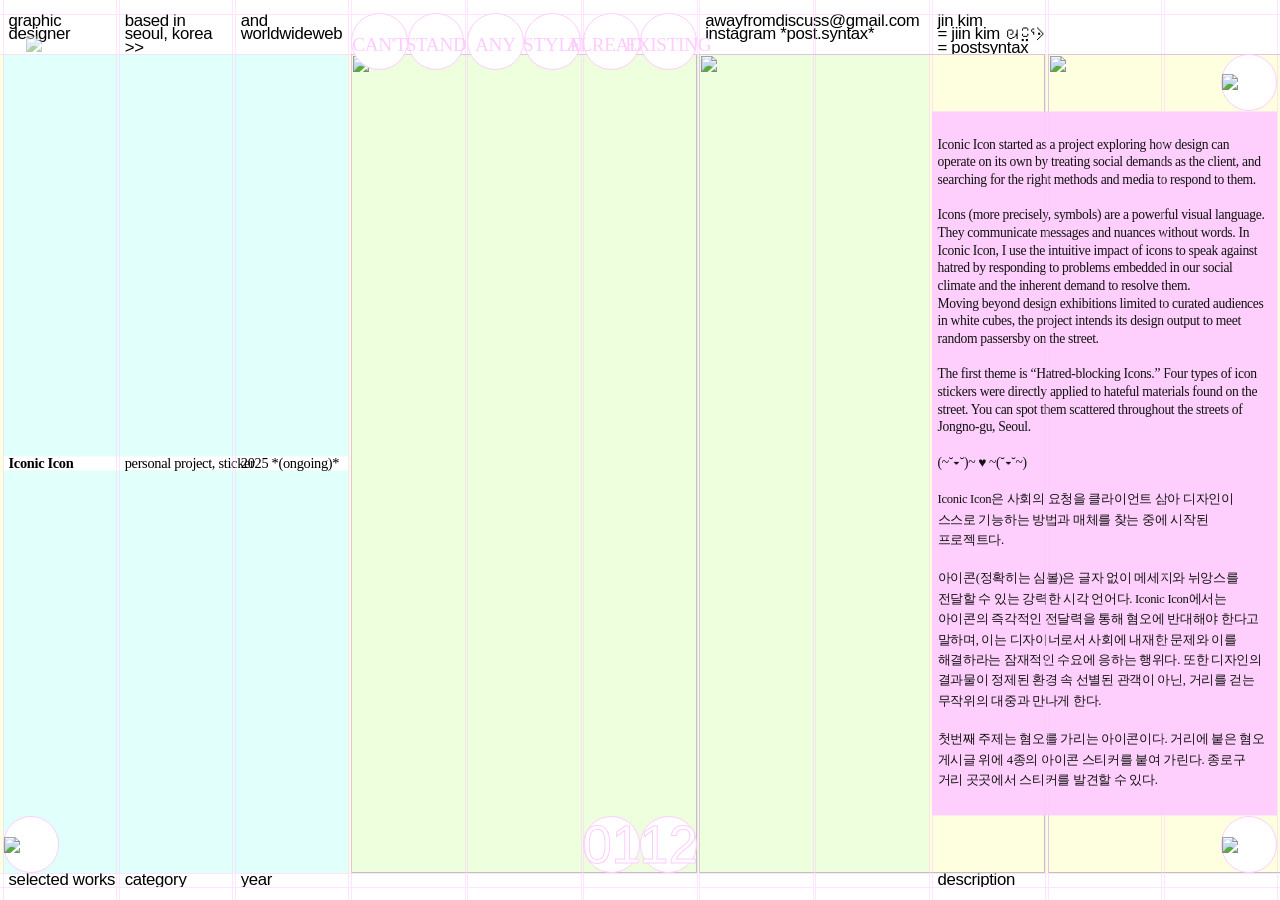
==== html/index.html @ 3aff915b "Add files via upload" ====
<!DOCTYPE html>
<html lang="ko">

<head>
    <meta name="viewport" content="width=device-width, initial-scale=1.0, user-scalable=no" />
    <meta charset="UTF-8">
    <title>JIN KIM · JI-IN KIM · POSTSYNTAX Portfolio</title>

    <link rel="stylesheet" href="/css/style.css">
    <link rel="stylesheet" href="https://use.typekit.net/gue2igp.css">
</head>

<body>
    <div class="grid-container">

        <div class="grid-lines-overlay"></div>

        <div class="grid-cell row-1-cell"></div>

        <header class="grid-row row-2">
            <div class="text-cell cell-2-1">graphic designer</div>
            <div class="text-cell cell-2-2">based in seoul, korea >></div>
            <div class="text-cell cell-2-3">and worldwideweb</div>

            <div class="slogan-container col-4" data-col="4">
                <div class="circular-slogan-item" data-word="CAN'T"></div>
                <div class="circular-slogan-item" data-word="STAND"></div>
            </div>

            <div class="slogan-container col-5" data-col="5">
                <div class="circular-slogan-item" data-word="ANY"></div>
                <div class="circular-slogan-item" data-word="STYLE"></div>
            </div>

            <div class="slogan-container col-6" data-col="6">
                <div class="circular-slogan-item" data-word="ALREADY"></div>
                <div class="circular-slogan-item" data-word="EXISTING"></div>
            </div>

            <div class="text-cell cell-2-7 contact-info">
                <a href="mailto:awayfromdiscuss@gmail.com" target="_blank"
                    style=" cursor:pointer;">awayfromdiscuss@gmail.com</a>
                <a href="https://www.instagram.com/post.syntax" target="_blank"
                    style=" cursor:pointer;">instagram *post.syntax*</a>
            </div>

            <div class="text-cell cell-2-8 designer-name">
                jin kim<br>= jiin kim ᘛ⁐̤ᕐᐷ<br>= postsyntax
            </div>

        </header>

        <main class="grid-cell main-content">
            
            <div class="back-shape"><img src="/img/back_shape.svg">
            </div>

            <div class="project-info-container col-1">
                <div class="project-title" id="p-title">No surfing club</div>
            </div>
            <div class="project-info-container col-2">
                <div class="project-category" id="p-category">personal project, SNS</div>
            </div>
            <div class="project-info-container col-3">
                <div class="project-year" id="p-year">2024</div>
            </div>

            <div class="project-description-container">
                <div class="description-text" id="p-description">
                </div>
            </div>

            <div class="img-scroll-wrapper">
                <div class="image-track" id="image-track">
                </div>
            </div>

            <div class="circular-button button-col-1" data-col="1">
                <img class="arrow" src="/img/button_arrow/arrow_1.png">
                <div class="circular-button-item"></div>
            </div>

            <div class="circular-button button-col-6-1" data-col="6">
                <div class="circular-button-item" id="current-num">01</div>
            </div>

            <div class="circular-button button-col-6-2" data-col="6">
                <div class="circular-button-item" id="total-num">10</div>
            </div>

            <div class="circular-button button-col-11-1" data-col="11">
                <img class="arrow" src="/img/button_arrow/arrow_2.png">
                <div class="circular-button-item"></div>
            </div>
            <div class="circular-button button-col-11-2" data-col="11">
                <img class="arrow" src="/img/button_arrow/menu.png">
                <div class="circular-button-item"></div>
            </div>

        </main>

        <section class="grid-row row-4">
            <div class="text-cell cell-4-1">selected works</div>
            <div class="text-cell cell-4-2">category</div>
            <div class="text-cell cell-4-3">year</div>
            <div class="text-cell cell-4-9 description-label">description</div>
        </section>

        <div class="grid-cell row-5-cell"></div>

    </div>

    <div id="menu-overlay" class="menu-overlay">
        <div class="menu-content">
            <div id="menu-close-btn" class="menu-close">×</div>
            <div id="menu-project-list" class="menu-project-list">
                </div>
        </div>
    </div>

    <script src="/js/script.js"></script>
</body>

</html>
---- css/style.css ----
/* /css/style.css */

* {
    box-sizing: border-box;
    margin: 0;
    padding: 0;
}

:root {
    --magenta-line: #feccff;
    --line-thickness: 1px;
    --gutter-width: 0.2%;
    --column-count: 11;
    --gutter-count: 12;
    --column-width: calc((100% - (var(--gutter-count) * var(--gutter-width))) / var(--column-count));
    --bg-blue: #e1fffb;
    --bg-green: #edffdc;
    --bg-yellow: #fdffde;
    --bg-white: #fff;
}

@font-face {
    font-family: 'postsyntax', 'Pretendard-Regular';
    src: url('https://fastly.jsdelivr.net/gh/Project-Noonnu/noonfonts_2107@1.1/Pretendard-Regular.woff') format('woff'),
    url('/font/postsyntax.otf') format('opentype');
    font-weight: 300;
    font-style: normal;
    unicode-range: U+1100-11FF, U+3130-318F, U+AC00-D7AF;
}

html,
body {
    width: 100%;
    height: 100%;
    overflow: hidden;
}

body {
    font-family: "mr-eaves-modern", 'Pretendard-Regular', sans-serif;
    font-weight: 300;
    font-style: normal;
    font-size: 1.05rem;
    letter-spacing: -0.02rem;
}

.back-shape {
    position: fixed;
    top: 4%;
    left: 2%;
    z-index: 2;
    pointer-events: none;
    opacity: 50%;
}

.grid-container {
    display: grid;
    width: 100%;
    height: 100%;
    grid-template-rows: 1.5% 4.5% auto 1.5% 1.5%;
    grid-template-columns: repeat(var(--column-count), var(--gutter-width) var(--column-width)) var(--gutter-width);
}

.grid-cell {
    position: relative;
    z-index: 1;
}

.row-1-cell,
.row-5-cell {
    grid-column: 1 / -1;
}

.row-2,
.row-4 {
    grid-column: 1 / -1;
    display: contents;
}

.text-cell {
    padding: 0;
    padding-left: 6px;
    line-height: 0.83;
    overflow: hidden;
    display: flex;
    align-items: flex-start;
    justify-content: flex-start;
    position: relative;
}

.text-cell:not(.contact-info):hover {
    background-color: #feccff;
    color: var(--bg-white) !important;
    cursor: pointer;
    z-index: 500;
}

.cell-2-1 {
    grid-column: 2 / 3;
    grid-row: 2;
}

.cell-2-2 {
    grid-column: 4 / 5;
    grid-row: 2;
}

.cell-2-3 {
    grid-column: 6 / 7;
    grid-row: 2;
}

.cell-2-8 {
    grid-column: 18 / 19;
    grid-row: 2;
    font-weight: 300;
    font-size: 1.05rem;
    
    /* 🌟 중요: 아래 두 줄을 추가하여 이미지가 잘리지 않게 하고 기준을 잡습니다 */
    overflow: visible !important; 
    position: relative; 
}

.contact-info {
    grid-column: 14 / 17;
    grid-row: 2;
    font-size: 1.05rem;
    display: flex;
    flex-direction: column;
}

.contact-info a {
    display: block;
}

.designer-name {
    grid-column: 18 / 19;
    grid-row: 2;
    font-weight: 300;
    font-size: 1.05rem;
}

.cell-4-1 {
    grid-column: 2 / 3;
    grid-row: 4;
}

.cell-4-2 {
    grid-column: 4 / 5;
    grid-row: 4;
}

.cell-4-3 {
    grid-column: 6 / 7;
    grid-row: 4;
}

.cell-4-9 {
    grid-column: 18 / 19;
    grid-row: 4;
}

.main-content {
    grid-row: 3;
    grid-column: 1 / -1;
    display: grid;
    grid-template-columns: inherit;
    position: relative;
    z-index: 1;
    background-color: var(--bg-yellow);
}

.main-content::before {
    content: '';
    grid-column: 2 / 7;
    grid-row: 1 / -1;
    background-color: var(--bg-blue);
    position: relative;
    z-index: -2;
}

.main-content::after {
    content: '';
    grid-column: 8 / 17;
    grid-row: 1 / -1;
    background-color: var(--bg-green);
    position: relative;
    z-index: 0;
}

.project-info-container {
    position: absolute;
    top: 50%;
    transform: translateY(-50%);
    height: 1.2rem;
    display: flex;
    align-items: center;
    z-index: 300;
    pointer-events: none;
}

.project-info-container.col-1::before {
    content: '';
    position: absolute;
    left: 0;
    top: 13;
    width: var(--three-col-total-width, 27%);
    height: 70%;
    background-color: var(--bg-white);
    z-index: -1;
}

.project-title,
.project-category,
.project-year {
    font-size: 0.9rem;
    padding-left: 6px;
    white-space: nowrap;
}

@keyframes twinkle {

    0%,
    100% {
        color: var(--black-line);
    }

    50% {
        color: var(--magenta-line);
        text-shadow: 0 0 5px var(--magenta-line);
    }
}

.title-flash {
    animation: twinkle 0.6s ease-in-out;
}

.project-title {
    font-weight: bold;
    font-family: "mrs-eaves-xl-serif-narrow", serif;
}

.project-category,
.project-year {
    font-family: "mrs-eaves-xl-serif-narrow", serif;
}

/* 🌟 링크 심볼 스타일 수정 */
.project-link-symbol {
    position: absolute;
    bottom: 125%; /* 타이틀 위쪽 배치 */
    left: 6px;
    width: 22px;
    height: 22px;
    
    background-size: contain;
    background-repeat: no-repeat;
    background-position: center;

    cursor: pointer;
    pointer-events: auto;
    display: none;
    z-index: 310;
    animation: link-glow 1.5s infinite ease-in-out;
}

@keyframes link-glow {
    0%, 100% { transform: scale(1); opacity: 1; box-shadow: 0 0 5px var(--magenta-line); }
    50% { transform: scale(1.2); opacity: 0.7; box-shadow: 0 0 15px var(--magenta-line); }
}

.project-link-symbol::after {
    content: attr(data-message);
    
    bottom: 120%;
    width: 10px;

    position: absolute;
    left: 50%;
    transform: translateX(-50%);
    background-color: #ffffff;
    color: #3f3f3f;
    border: 0.4px solid #3f3f3f;
    padding: 3px 6px;
    font-size: 0.75rem;
    opacity: 0;
    visibility: hidden;
    pointer-events: none;
    transition: opacity 0.1s ease;
    z-index: 9999;

    white-space: nowrap;
    word-break: keep-all;

    display: flex;
    justify-content: center;
    align-items: center;
    text-align: center;
}

.project-link-symbol:hover::after {
    opacity: 1;
    visibility: visible;
}

.img-scroll-wrapper {
    position: absolute;
    top: 0;
    left: 0;
    width: 100%;
    height: 100%;
    z-index: 200;
    overflow-x: scroll;
    overflow-y: hidden;
    scrollbar-width: none;
}

.img-scroll-wrapper::-webkit-scrollbar {
    display: none;
}

.image-track {
    display: flex;
    height: 100%;
    align-items: center;
    width: fit-content;
}

.project-image {
    height: 100%;
    object-fit: contain;
    flex-shrink: 0;
    transition: transform 1s cubic-bezier(0.25, 0.1, 0.25, 1), opacity 0.6s ease, filter 0.6s ease;
    transform: scale(0.85);
    opacity: 0.3;
    filter: grayscale(100%);
}

.project-image.focused {
    transform: scale(1);
    opacity: 1;
    filter: grayscale(0%);
    z-index: 250;
}

/* 🌟 그리드 선의 z-index를 10으로 낮춤 */
.grid-lines-overlay {
    position: absolute;
    top: 0;
    left: 0;
    width: 100%;
    height: 100%;
    pointer-events: none;
    z-index: 10;
    opacity: 50%;
}

.slogan-container {
    grid-row: 2;
    display: flex;
    justify-content: space-around;
    position: relative;
    z-index: 350;
}

.slogan-container.col-4 {
    grid-column: 8 / 11;
}

.slogan-container.col-5 {
    grid-column: 10 / 11;
}

.slogan-container.col-6 {
    grid-column: 12 / 13;
}

/* 🌟 슬로건 아이템 z-index를 그리드 선(10)보다 높은 50으로 설정 */
.circular-slogan-item {
    border-radius: 50%;
    background-color: var(--bg-white);
    border: var(--line-thickness) solid var(--magenta-line);
    display: flex;
    justify-content: center;
    align-items: center;
    text-align: center;
    font-size: 1.2rem;
    position: absolute;
    color: #feccff;
    z-index: 50;

    font-family: 'postsyntax';

    padding-top: 7px; /* 글자를 아래로 살짝 밀어줌 */
}

.circular-slogan-item:hover {
    background-color: #feccff;
    color: var(--bg-white) !important;
    cursor: pointer;
    z-index: 500;
}

/* 🌟 버튼 z-index를 그리드 선(10)보다 훨씬 높은 400 유지 */
.circular-button {
    position: absolute;
    z-index: 400;
    border-radius: 50%;
    background-color: var(--bg-white);
    border: var(--line-thickness) solid var(--magenta-line);
    display: flex;
    justify-content: center;
    align-items: center;
    cursor: pointer;
    font-size: 3.3rem;
}

.circular-button-item {
    all: unset;
    position: static;
    display: block;
    color: white;
    -webkit-text-stroke: 1px #feccff;
}

.arrow {
    width: 70px;
}

a {
    color: #000;
    text-decoration: none;
}

.project-description-container {
    position: absolute;
    top: 50%;
    transform: translateY(-50%);
    height: 90%;
    z-index: 300;
    display: flex;
    flex-direction: column;
    justify-content: center;
    pointer-events: auto;
    overflow-y: auto;
    scrollbar-width: none;
}

.project-description-container::-webkit-scrollbar {
    display: none;
}

.ko-text {
    font-size: 0.79rem;
    line-height: 1.62;
}

.description-text {
    font-family: "mrs-eaves-xl-serif-narrow", "Pretendard-Regular", serif;
    font-size: 0.85rem;
    line-height: 1.3;
    color: #000;
    padding-left: 6px;
    padding-right: 10px;
    padding-top: 25px;
    padding-bottom: 25px;
    background-color: #feccff; opacity: 0.93;

    white-space: pre-wrap; /* 🌟 이 속성이 있어야 \n 이나 백틱의 줄바꿈이 화면에 나타납니다 */
    word-break: keep-all;
}

.button-col-6-1,
.button-col-6-2,
.cell-2-1,
.cell-2-2,
.cell-2-3 {
    cursor: default !important;
}

.cell-2-1,
.cell-2-2,
.cell-2-3 {
    overflow: visible !important;
}

.button-col-6-1::after,
.button-col-6-2::after,
.cell-2-1::after,
.cell-2-2::after,
.cell-2-3::after {
    position: absolute;
    left: 50%;
    transform: translateX(-50%);
    background-color: #ffffff;
    color: #3f3f3f;
    border: 0.4px solid #3f3f3f;
    padding: 2px 6px;
    font-size: 0.75rem;
    white-space: nowrap;
    opacity: 0;
    visibility: hidden;
    pointer-events: none;
    transition: opacity 0.1s ease;
    z-index: 9999;
}

.button-col-6-1::after,
.button-col-6-2::after {
    content: "no function";
    bottom: 110%;
}

.cell-2-1::after {
    content: "1) graphic + digital, poster, book, and every printed media.";
    top: 110%;
    width: 120px;
    white-space: normal;
    word-break: keep-all;
    text-align: center;

    font-size: 0.9rem;
    line-height: 0.9rem;
}

.cell-2-2::after {
    content: "2) all projects on this website are personal projects.";
    top: 110%;
    width: 120px;
    white-space: normal;
    word-break: keep-all;
    text-align: center;

    font-size: 0.9rem;
    line-height: 0.9rem;
}

.cell-2-3::after {
    content: "3) i'm an independent designer, similar to an “independent musician,” who forges an original path in the underground scene based on personal preferences.";
    top: 110%;
    width: 120px;
    white-space: normal;
    word-break: keep-all;
    text-align: center;

    font-size: 0.9rem;
    line-height: 0.9rem;
}

.cell-2-8::after {
    content: ""; 
    background-image: url('/img/profile.svg'); 
    background-size: cover;
    background-position: center;

    position: absolute;
    left: 50%;
    top: 110%; /* 글자 바로 아래 */
    transform: translateX(-50%);
    background-color: #ffffff;
    border: 0.4px solid #feccff;
    
    width: 100px; 
    height: 100px; 
    
    display: block;
    opacity: 0;
    visibility: hidden;
    transition: opacity 0.2s ease;
    z-index: 10000; /* 🌟 다른 그리드 라인보다 위에 오도록 높게 설정 */
    pointer-events: none;
}

.button-col-6-1:hover::after,
.button-col-6-2:hover::after,
.cell-2-1:hover::after,
.cell-2-2:hover::after,
.cell-2-3:hover::after,
.cell-2-8:hover::after {
    opacity: 1;
    visibility: visible;
}

/* 프로젝트 래퍼: 이미지들이 가로로 길게 배치됨 */
.project-wrapper {
    position: relative;
    display: flex;
    height: 100%;
}

/* 🌟 오버레이 컨테이너: 이미지 1~3번을 모두 덮는 긴 유령 레이어 */
.nsc-overlay-container {
    position: absolute;
    top: 0;
    left: 0;
    width: 100%; /* 부모(project-wrapper)인 이미지 3개 합산 너비를 100%로 인식 */
    height: 100%;
    pointer-events: none;
    z-index: 500;
}

/* 스티커 공통 스타일 */
.nsc-random-img {
    position: absolute; /* 컨테이너 내부에서 좌표로 배치 */
    display: block;
    object-fit: contain;
    z-index: 510;
    opacity: 80%;

    transition: opacity 0.8s ease; 
    pointer-events: auto;
}

/* 🌟 개별 조절 구간: left 값을 0% ~ 100% 사이로 넓게 분산시키세요 */
/* 0%~30%는 1번 이미지 위, 35%~65%는 2번 이미지 위, 70%~100%는 3번 이미지 위입니다. */

.nsc-random-img.img-1 { width: 115px; top: 6%; left: 1%;   transform: rotate(-20deg);}
.nsc-random-img.img-2 { width: 160px; top: 68%; left: 19%;  transform: rotate(17deg);}
.nsc-random-img.img-3 { width: 150px; top: 9%; left: 32%;  transform: rotate(-9deg);}
.nsc-random-img.img-4 { width: 100px; top: 49%; left: 48%;  transform: rotate(-20deg);}
.nsc-random-img.img-5 { width: 380px; top: 93%; left: 44%;  transform: rotate(-12deg);}
.nsc-random-img.img-6 { width: 310px;  top: 15%; left: 65%;  transform: rotate(30deg);}
.nsc-random-img.img-7 { width: 170px;  top: 79%; left: -6%;  transform: rotate(20deg);}
.nsc-random-img.img-8 { width: 170px;  top: 70%; left: 78%;  transform: rotate(20deg);}

.project-image.focused + .nsc-overlay-container .nsc-random-img {
    filter: drop-shadow(0 1px 3px rgba(0,0,0,0.15));
}

.project-image:not(.focused) + .nsc-overlay-container {
    opacity: 0.3;
    filter: grayscale(100%);
    transition: all 0.6s ease;
}

.nsc-random-img:hover {
    opacity: 0;
}

/* 🌟 메뉴 오버레이 (모달) 스타일 추가 */
.menu-overlay {
    position: fixed;
    top: 0; left: 0;
    width: 100%; height: 100%;
    background-color: rgba(254, 204, 255, 0.4); 
    display: none; /* JS에서 flex로 변경 */
    justify-content: center;
    align-items: center;
    z-index: 10000;
    /* 전체 폰트 강제 지정 */
    font-family: "mrs-eaves-xl-serif-narrow", serif !important; 
    font-size: 0.9rem;
}

.menu-content {
    width: 70%;
    height: 70%;
    background-color: #fff;
    position: relative;
    padding: 20px; /* 여백 확보 */
    display: flex;
    flex-direction: column;
    padding-top: 20px;
}

.menu-item {
    display: grid;
    grid-template-columns: 2fr 0.5fr 0.5fr;
    padding: 8px 0;
    border-bottom: 1px solid var(--magenta-line);

    transition: background-color; /* 0.2s ease, color 0.2s ease; 부드러운 전환 효과 */
    padding: 5px 50px; /* 좌우 패딩을 살짝 주어 색상이 글자에 붙지 않게 함 */
}

/* 마우스를 올렸을 때 행 전체 효과 */
.menu-item:hover {
    background-color: var(--magenta-line);
}

/* 마우스를 올렸을 때 내부의 모든 글자색을 흰색으로 변경 */
.menu-item:hover .m-title,
.menu-item:hover .m-category,
.menu-item:hover .m-year {
    color: #ffffff !important;
}
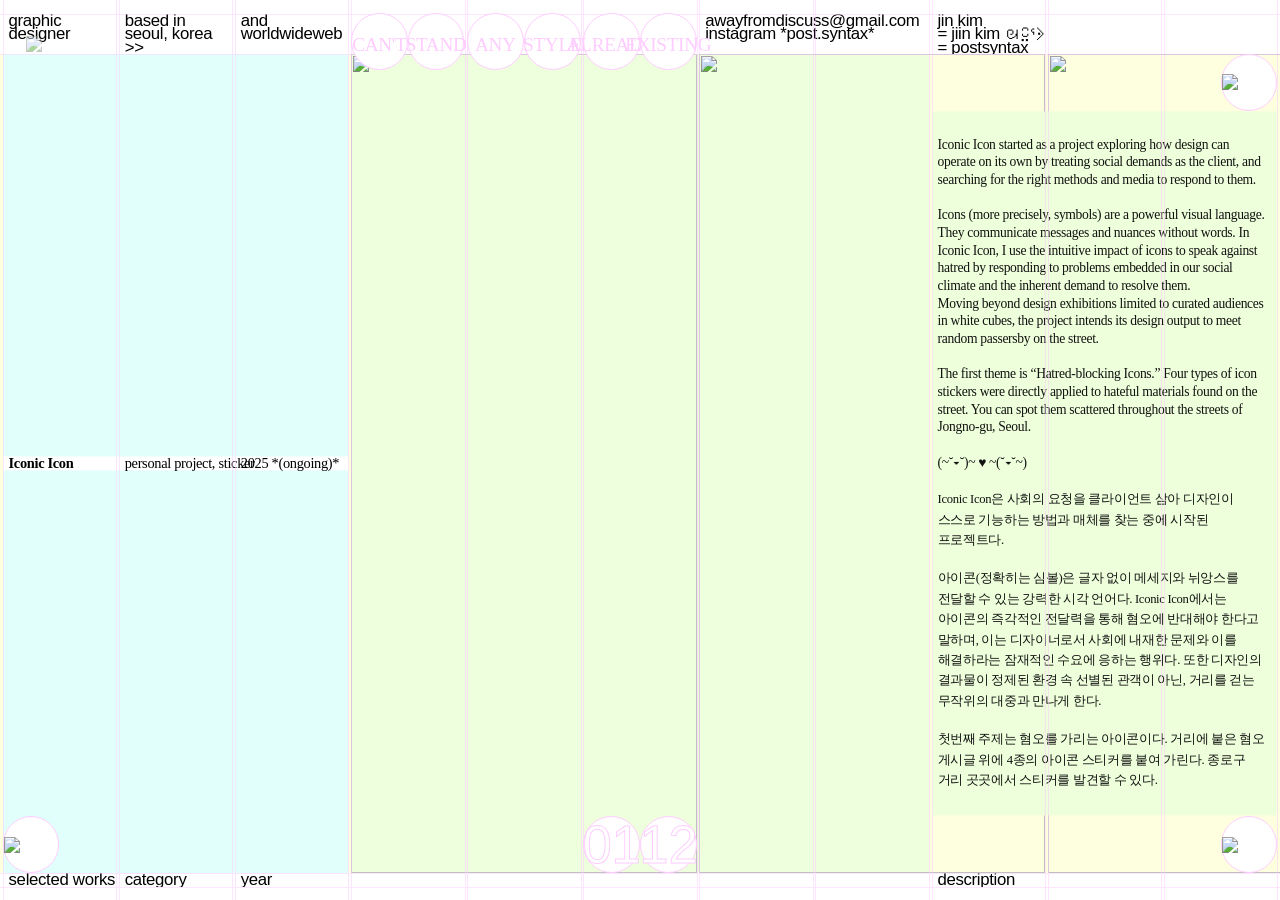
==== commit a412ce0a: "Update index.html" ====
--- a/html/index.html
+++ b/html/index.html
@@ -52,7 +52,7 @@
 
         <main class="grid-cell main-content">
             
-            <div class="back-shape"><img src="/img/back_shape.svg">
+            <div class="back-shape"><img src="https://github.com/user-attachments/assets/036626b0-c75d-4e45-8915-2d0f5978f64d">
             </div>
 
             <div class="project-info-container col-1">
@@ -76,7 +76,7 @@
             </div>
 
             <div class="circular-button button-col-1" data-col="1">
-                <img class="arrow" src="/img/button_arrow/arrow_1.png">
+                <img class="arrow" src="https://github.com/user-attachments/assets/3d54aed8-48bc-41ee-8f7e-546d783009a5">
                 <div class="circular-button-item"></div>
             </div>
 
@@ -89,11 +89,11 @@
             </div>
 
             <div class="circular-button button-col-11-1" data-col="11">
-                <img class="arrow" src="/img/button_arrow/arrow_2.png">
+                <img class="arrow" src="https://github.com/user-attachments/assets/1ef37b01-a480-40d9-8193-b0b538252e38">
                 <div class="circular-button-item"></div>
             </div>
             <div class="circular-button button-col-11-2" data-col="11">
-                <img class="arrow" src="/img/button_arrow/menu.png">
+                <img class="arrow" src="https://github.com/user-attachments/assets/8f184659-fe32-49c8-90e2-6e3245f04ed6">
                 <div class="circular-button-item"></div>
             </div>
 
@@ -121,4 +121,4 @@
     <script src="/js/script.js"></script>
 </body>
 
-</html>+</html>
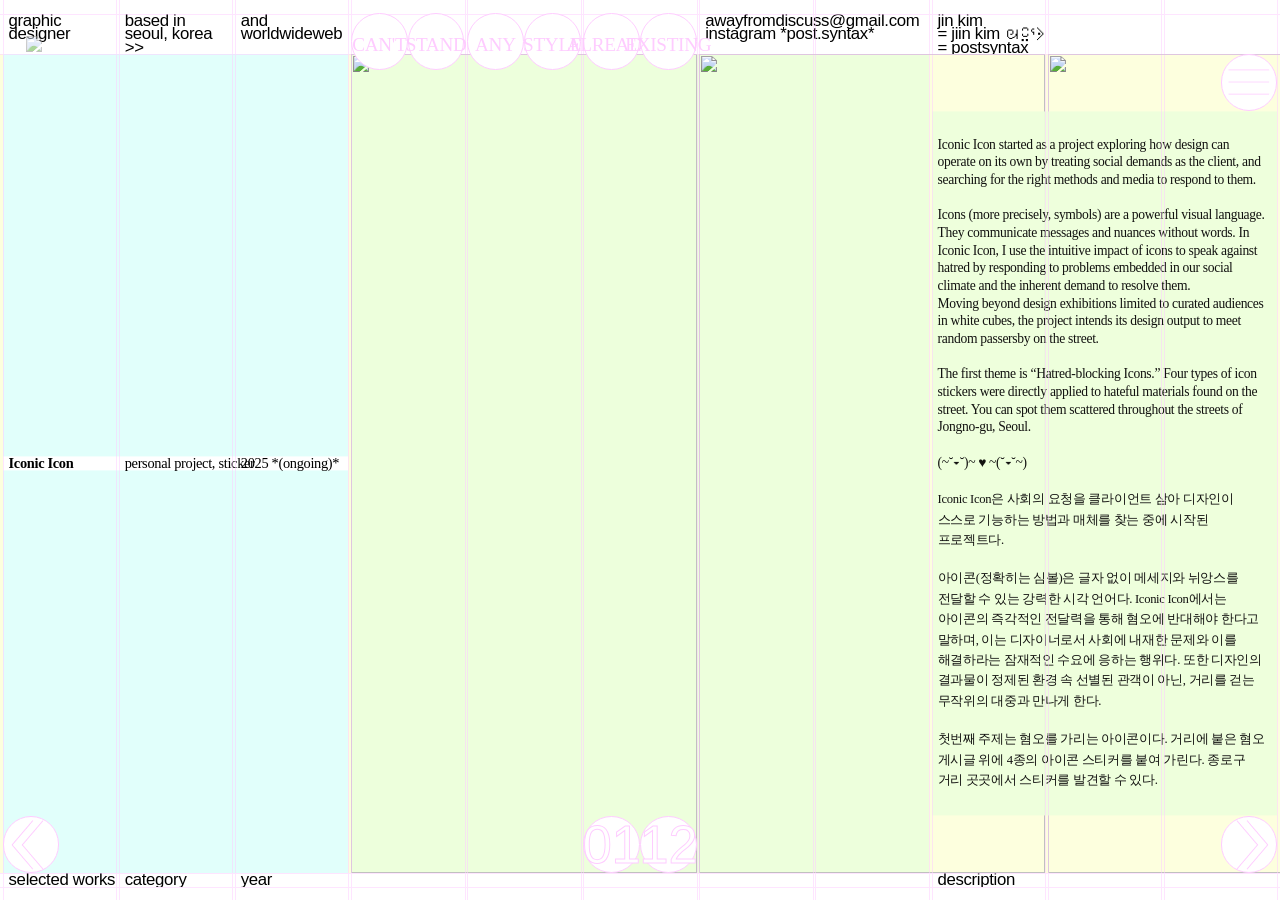
==== commit 5b0f3b40: "Update index.html" ====
--- a/html/index.html
+++ b/html/index.html
@@ -52,7 +52,7 @@
 
         <main class="grid-cell main-content">
             
-            <div class="back-shape"><img src="https://github.com/user-attachments/assets/036626b0-c75d-4e45-8915-2d0f5978f64d">
+            <div class="back-shape"><img src="/img/back_shape.svg">
             </div>
 
             <div class="project-info-container col-1">
@@ -76,7 +76,7 @@
             </div>
 
             <div class="circular-button button-col-1" data-col="1">
-                <img class="arrow" src="https://github.com/user-attachments/assets/3d54aed8-48bc-41ee-8f7e-546d783009a5">
+                <img class="arrow" src="/img/button_arrow/arrow_1.png">
                 <div class="circular-button-item"></div>
             </div>
 
@@ -89,11 +89,11 @@
             </div>
 
             <div class="circular-button button-col-11-1" data-col="11">
-                <img class="arrow" src="https://github.com/user-attachments/assets/1ef37b01-a480-40d9-8193-b0b538252e38">
+                <img class="arrow" src="/img/button_arrow/arrow_2.png">
                 <div class="circular-button-item"></div>
             </div>
             <div class="circular-button button-col-11-2" data-col="11">
-                <img class="arrow" src="https://github.com/user-attachments/assets/8f184659-fe32-49c8-90e2-6e3245f04ed6">
+                <img class="arrow" src="/img/button_arrow/menu.png">
                 <div class="circular-button-item"></div>
             </div>
 
--- a/css/style.css
+++ b/css/style.css
@@ -548,7 +548,7 @@
 
 .cell-2-8::after {
     content: ""; 
-    background-image: url('/img/profile.svg'); 
+    background-image: url('https://github.com/user-attachments/assets/d4d312f5-0b80-41f7-84ee-97c80b13b039'); 
     background-size: cover;
     background-position: center;
 
@@ -682,4 +682,4 @@
 .menu-item:hover .m-category,
 .menu-item:hover .m-year {
     color: #ffffff !important;
-}+}
